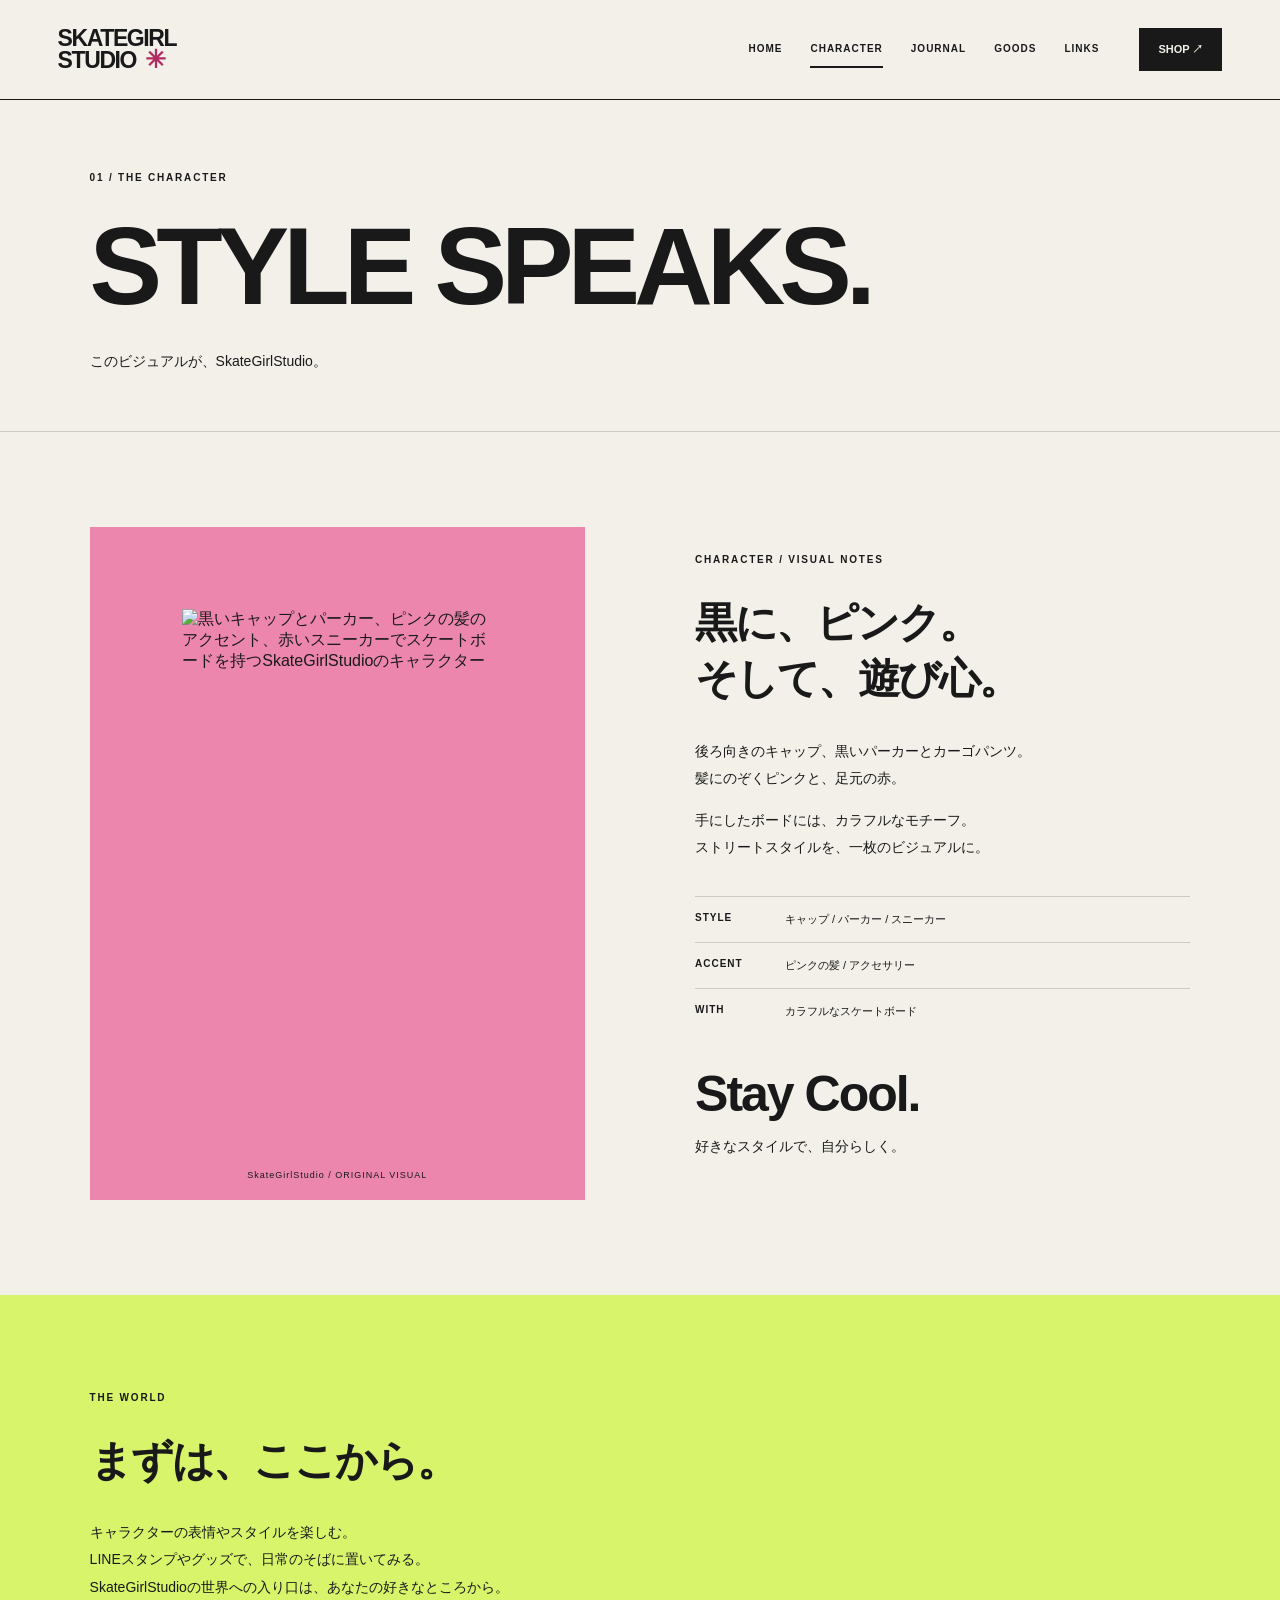
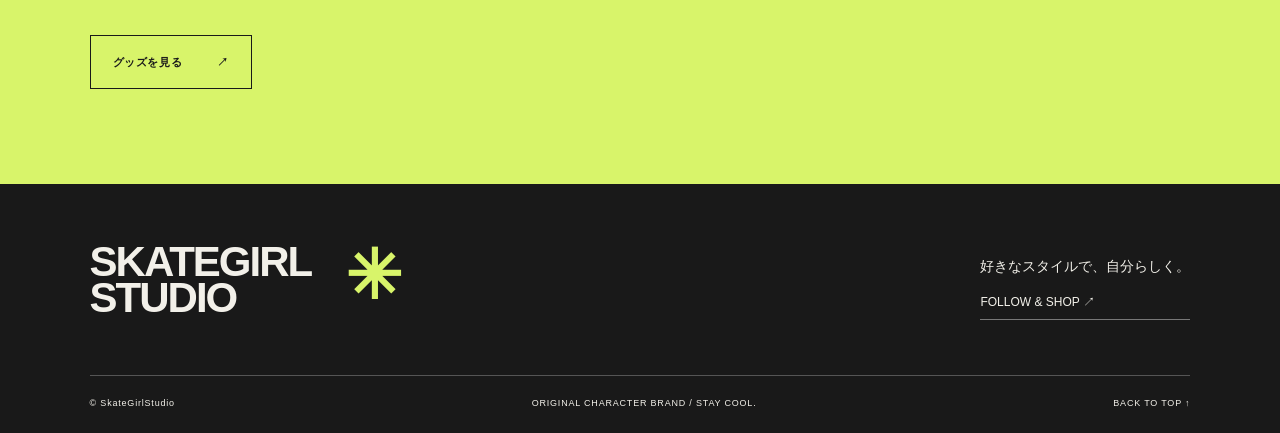
==== character.html @ 531f52c6 "Publish SkateGirlStudio website" ====
<!doctype html><html lang="ja"><head><meta charset="utf-8"><meta name="viewport" content="width=device-width,initial-scale=1"><title>CHARACTER｜SkateGirlStudioのキャラクター</title><meta name="description" content="SkateGirlStudioのキャラクタービジュアルをご紹介。黒いストリートスタイルに、ピンクのアクセントとスケートボード。"><meta name="robots" content="index,follow"><meta name="theme-color" content="#f2f0e9"><meta property="og:title" content="CHARACTER｜SkateGirlStudioのキャラクター"><meta property="og:description" content="SkateGirlStudioのキャラクタービジュアルをご紹介。黒いストリートスタイルに、ピンクのアクセントとスケートボード。"><meta property="og:type" content="website"><meta property="og:locale" content="ja_JP"><meta property="og:site_name" content="SkateGirlStudio"><link rel="icon" href="assets/favicon.svg" type="image/svg+xml"><link rel="stylesheet" href="style.css"><script type="application/ld+json">{"@context": "https://schema.org", "@graph": [{"@type": "Organization", "@id": "https://skategirlstudio.github.io/#organization", "name": "SkateGirlStudio", "url": "https://skategirlstudio.github.io/", "slogan": "Stay Cool", "sameAs": ["https://suzuri.jp/airi_miura", "https://www.threads.com/@skategirl.studio"]}, {"@type": "WebSite", "@id": "https://skategirlstudio.github.io/#website", "url": "https://skategirlstudio.github.io/", "name": "SkateGirlStudio", "inLanguage": "ja", "publisher": {"@id": "https://skategirlstudio.github.io/#organization"}}, {"@type": "WebPage", "@id": "https://skategirlstudio.github.io/character.html#webpage", "url": "https://skategirlstudio.github.io/character.html", "name": "CHARACTER｜SkateGirlStudioのキャラクター", "description": "SkateGirlStudioのキャラクタービジュアルをご紹介。黒いストリートスタイルに、ピンクのアクセントとスケートボード。", "inLanguage": "ja", "isPartOf": {"@id": "https://skategirlstudio.github.io/#website"}, "primaryImageOfPage": {"@type": "ImageObject", "url": "https://skategirlstudio.github.io/assets/character.png", "width": 400, "height": 610}}]}</script><script src="site.js" defer></script><link rel="canonical" href="https://skategirlstudio.github.io/character.html"><meta property="og:url" content="https://skategirlstudio.github.io/character.html"><meta property="og:image" content="https://skategirlstudio.github.io/assets/character.png"><meta property="og:image:alt" content="黒いキャップとパーカー、ピンクの髪のアクセント、赤いスニーカーでスケートボードを持つSkateGirlStudioのキャラクター"><meta property="og:image:width" content="400"><meta property="og:image:height" content="610"><meta property="og:image:type" content="image/png"><meta name="twitter:card" content="summary"><meta name="twitter:title" content="CHARACTER｜SkateGirlStudioのキャラクター"><meta name="twitter:description" content="SkateGirlStudioのキャラクタービジュアルをご紹介。黒いストリートスタイルに、ピンクのアクセントとスケートボード。"><meta name="twitter:image" content="https://skategirlstudio.github.io/assets/character.png"><meta name="twitter:image:alt" content="黒いキャップとパーカー、ピンクの髪のアクセント、赤いスニーカーでスケートボードを持つSkateGirlStudioのキャラクター"></head><body id="top"><a class="skip" href="#main">本文へ移動</a><header><a class="brand" href="index.html" aria-label="SkateGirlStudio ホーム">SKATEGIRL<span>STUDIO<span class="brand-star">✳</span></span></a><nav aria-label="メインナビゲーション"><a href="index.html">HOME</a><a href="character.html" aria-current="page">CHARACTER</a><a href="journal.html">JOURNAL</a><a href="goods.html">GOODS</a><a href="links.html">LINKS</a></nav><button class="menu-button" aria-label="メニューを開く" aria-expanded="false" aria-controls="mobile-nav">MENU <span>＋</span></button><a class="header-shop" href="goods.html">SHOP ↗</a></header><nav id="mobile-nav" aria-label="モバイルナビゲーション" hidden><a href="index.html">HOME</a><a href="character.html" aria-current="page">CHARACTER</a><a href="journal.html">JOURNAL</a><a href="goods.html">GOODS</a><a href="links.html">LINKS</a></nav><main id="main"><section class="page-top"><p class="eyebrow">01 / THE CHARACTER</p><h1>STYLE SPEAKS.</h1><p>このビジュアルが、SkateGirlStudio。</p></section><section class="character-layout section"><div class="character-board"><img class="" src="assets/character.png" width="400" height="610" alt="黒いキャップとパーカー、ピンクの髪のアクセント、赤いスニーカーでスケートボードを持つSkateGirlStudioのキャラクター" fetchpriority="high" decoding="async"><span class="board-caption">SkateGirlStudio / ORIGINAL VISUAL</span></div><div class="character-text"><p class="eyebrow">CHARACTER / VISUAL NOTES</p><h2>黒に、ピンク。<br>そして、遊び心。</h2><p>後ろ向きのキャップ、黒いパーカーとカーゴパンツ。<br>髪にのぞくピンクと、足元の赤。</p><p>手にしたボードには、カラフルなモチーフ。<br>ストリートスタイルを、一枚のビジュアルに。</p><dl><div><dt>STYLE</dt><dd>キャップ / パーカー / スニーカー</dd></div><div><dt>ACCENT</dt><dd>ピンクの髪 / アクセサリー</dd></div><div><dt>WITH</dt><dd>カラフルなスケートボード</dd></div></dl><p class="manifesto">Stay Cool.</p><p>好きなスタイルで、自分らしく。</p></div></section><section class="section black-section"><p class="eyebrow">THE WORLD</p><h2>まずは、ここから。</h2><p>キャラクターの表情やスタイルを楽しむ。<br>LINEスタンプやグッズで、日常のそばに置いてみる。<br>SkateGirlStudioの世界への入り口は、あなたの好きなところから。</p><a class="button" href="goods.html">グッズを見る <span>↗</span></a></section></main><footer><div class="footer-top"><a class="footer-brand" href="index.html">SKATEGIRL<br>STUDIO<span>✳</span></a><div><p>好きなスタイルで、自分らしく。</p><a href="links.html">FOLLOW & SHOP ↗</a></div></div><div class="footer-bottom"><span>© SkateGirlStudio</span><span>ORIGINAL CHARACTER BRAND / STAY COOL.</span><a href="#top">BACK TO TOP ↑</a></div></footer></body></html>
---- style.css ----
@charset "UTF-8";:root{--paper:#f2f0e9;--ink:#191919;--pink:#ed86ad;--lime:#d8f46a;--line:#cccac3}*{box-sizing:border-box}html{scroll-behavior:smooth;scroll-padding-top:100px}body{margin:0;background:var(--paper);color:var(--ink);font-family:Arial,"Helvetica Neue","Noto Sans JP",Meiryo,sans-serif;-webkit-font-smoothing:antialiased}a{color:inherit;text-decoration:none}button{font:inherit}a:focus-visible,button:focus-visible{outline:3px solid #ae2864;outline-offset:5px}img{max-width:100%;height:auto}p{line-height:1.95;font-size:14px}header{height:100px;padding:0 4.5%;display:flex;align-items:center;gap:40px;border-bottom:1px solid var(--ink)}.brand{font-size:23px;line-height:.86;font-weight:900;letter-spacing:-1.4px}.brand>span{display:block}.brand-star{font-size:25px;color:#b22c62;margin-left:9px}header nav{display:flex;gap:28px;margin-left:auto}header nav a{font-size:10px;font-weight:700;letter-spacing:1px;padding:12px 0;border-bottom:2px solid transparent}header nav a[aria-current]{border-color:var(--ink)}.header-shop{background:var(--ink);color:var(--paper);padding:14px 19px;font-size:11px;font-weight:700}.menu-button{display:none}.eyebrow{font-size:10px;font-weight:700;letter-spacing:1.8px;line-height:1.5;margin:0 0 28px}.hero{position:relative;min-height:700px;display:grid;grid-template-columns:1fr 1fr;padding:64px 7% 70px;overflow:hidden}.hero-copy{position:relative;z-index:2}.hero h1{font-size:clamp(86px,10vw,156px);font-weight:900;letter-spacing:-10px;line-height:.85;margin:45px 0 26px;position:relative}.hero h1>span{color:transparent;-webkit-text-stroke:2px var(--ink)}.hero h1 i{font-size:70px;position:absolute;color:var(--pink);font-style:normal;left:355px;top:-17px}.hero-jp{font-weight:700;font-size:19px;margin:28px 0 8px}.small{font-size:12px;line-height:1.9}.button{display:inline-flex;align-items:center;justify-content:space-between;gap:35px;min-height:54px;padding:16px 22px;border:1px solid var(--ink);font-size:11px;font-weight:700;letter-spacing:.6px;transition:background .2s,transform .2s}.button:hover{background:var(--lime);color:var(--ink);transform:translateY(-2px)}.dark{background:var(--ink);color:var(--paper)}.hero .button{margin-top:20px}.hero-art{position:relative;display:flex;align-items:center;justify-content:center;min-width:0}.circle{width:430px;height:430px;border-radius:50%;background:var(--pink);position:absolute;top:55px}.main-character{position:relative;width:325px;z-index:1;transform:rotate(4deg);filter:drop-shadow(9px 13px 0 #19191914)}.art-label{position:absolute;top:-12px;right:0;font-size:9px;letter-spacing:1.5px}.art-star{position:absolute;top:48px;right:-7px;font-size:100px;line-height:1;color:var(--ink);z-index:2}.art-note{position:absolute;left:-35px;top:270px;writing-mode:vertical-rl;font-size:9px;letter-spacing:3px}.tag{background:var(--lime);padding:14px 22px;font-size:24px;font-weight:700;position:absolute;bottom:35px;right:-5px;z-index:2;transform:rotate(-9deg);border:1px solid var(--ink);box-shadow:4px 4px 0 var(--ink)}.hero-bottom{position:absolute;bottom:22px;left:7%;right:7%;display:flex;justify-content:space-between;font-size:9px;font-weight:700;letter-spacing:1.7px}.ticker{white-space:nowrap;overflow:hidden;background:var(--ink);color:var(--paper);padding:18px 0;font-size:25px;font-weight:900;letter-spacing:-.5px;word-spacing:15px}.ticker span{color:var(--lime)}.section{padding:95px 7%}.intro{display:grid;grid-template-columns:1fr 1.4fr;border-bottom:1px solid var(--line)}h2{font-size:42px;letter-spacing:-2px;line-height:1.35;margin:0 0 30px}.intro p{margin-bottom:24px}.text-link{font-size:12px;font-weight:700;border-bottom:1px solid var(--ink);display:inline-flex;gap:70px;padding:14px 0}.section-head{display:flex;justify-content:space-between;align-items:end;margin-bottom:35px}.section-head h2{font-size:52px;font-weight:900;line-height:1;letter-spacing:-2px;margin:0}.feature-grid{display:grid;grid-template-columns:1fr 1fr;gap:24px}.feature{padding:35px;min-height:320px;display:flex;flex-direction:column;border:1px solid var(--ink);transition:transform .2s}.feature:hover{transform:translateY(-5px)}.feature strong{font-size:46px;line-height:1;letter-spacing:-2px;margin:18px 0 40px}.feature>span:last-child{margin-top:auto;font-size:12px}.feature b{float:right;font-size:25px}.journal-tile{background:var(--pink)}.goods-tile{background:var(--lime)}footer{background:var(--ink);color:var(--paper);padding:55px 7% 25px}.footer-top{display:flex;justify-content:space-between;align-items:center;padding-bottom:55px}.footer-brand{font-size:42px;font-weight:900;line-height:.85;letter-spacing:-2px;position:relative}.footer-brand span{color:var(--lime);position:absolute;font-size:68px;left:255px;top:3px}.footer-top>div a{font-size:12px;border-bottom:1px solid #777;padding-bottom:8px;display:block}.footer-bottom{border-top:1px solid #555;padding-top:22px;display:flex;justify-content:space-between;gap:20px;font-size:9px;letter-spacing:.8px}.page-top{padding:70px 7% 55px;border-bottom:1px solid var(--line)}.page-top h1{font-size:clamp(60px,8.5vw,115px);font-weight:900;line-height:.95;letter-spacing:-6px;margin:30px 0}.page-top p:last-child{margin-bottom:0}.character-layout{display:grid;grid-template-columns:1fr 1fr;gap:10%}.character-board{background:var(--pink);display:flex;align-items:center;justify-content:center;position:relative;padding:30px 20px 65px}.character-board img{width:310px}.board-caption{position:absolute;bottom:20px;font-size:9px;letter-spacing:1px}.character-text{padding:25px 0}.character-text dl{margin:35px 0}.character-text dl>div{padding:15px 0;border-top:1px solid var(--line);display:grid;grid-template-columns:90px 1fr}.character-text dt{font-size:10px;font-weight:700;letter-spacing:1px}.character-text dd{font-size:11px;margin:0}.manifesto{font-size:50px;letter-spacing:-2px;font-weight:900;margin:30px 0 0;line-height:1}.black-section{background:var(--lime)}.black-section h2{font-size:42px}.black-section .button{margin-top:20px}.journal-spread{display:grid;grid-template-columns:1fr 1fr;gap:10%;align-items:center}.journal-visual{position:relative;background:#dcded6;display:flex;justify-content:center;padding:35px 20px 60px}.journal-visual img{width:270px}.journal-visual>span{position:absolute;bottom:20px;left:25px;font-size:10px;letter-spacing:1.5px}.journal-spread article p{line-height:2.1}.lead{font-weight:700}.article-foot{border-top:1px solid var(--line);margin-top:32px;padding-top:20px;font-size:10px}.shop-list{padding-top:25px}.shop-item{display:grid;grid-template-columns:1fr 1fr;gap:10%;align-items:center;padding:55px 0;border-bottom:1px solid var(--line)}.shop-art{min-height:410px;padding:30px;position:relative;overflow:hidden;display:flex;flex-direction:column}.line-art{background:var(--pink);align-items:center}.line-art>.eyebrow{align-self:start}.line-art img{width:195px;margin-top:12px}.chat-bubble{position:absolute;right:22px;top:90px;background:var(--paper);padding:13px 18px;border-radius:20px;font-size:14px;transform:rotate(7deg);z-index:1}.suzuri-art{background:var(--lime)}.suzuri-art strong{font-size:75px;letter-spacing:-5px;line-height:.87;margin:15px 0 35px}.suzuri-art em{font-style:normal;-webkit-text-stroke:1.5px var(--ink);color:transparent}.shop-copy .button{margin-top:23px}.links-list{padding-top:20px}.link-row{padding:35px 0;border-bottom:1px solid var(--ink);display:flex;justify-content:space-between;align-items:center;transition:padding .2s}.link-row:hover{padding-left:15px}.link-row small,.link-row strong,.link-row em{display:block}.link-row small{font-size:10px;letter-spacing:1.5px}.link-row strong{font-size:56px;letter-spacing:-2px;margin:15px 0}.link-row em{font-size:12px;font-style:normal}.link-row>span:nth-child(2){font-size:50px}.closing{font-weight:900;font-size:clamp(55px,12vw,170px);letter-spacing:-5px;padding:25px 7% 70px}.closing>span{color:#b22c62}.sr{position:absolute;width:1px;height:1px;padding:0;margin:-1px;overflow:hidden;clip:rect(0,0,0,0);white-space:nowrap}.skip{position:fixed;top:-100px;left:20px;z-index:100;background:var(--lime);padding:14px}.skip:focus{top:10px}#mobile-nav[hidden]{display:none}
@media(min-width:1500px){main{max-width:1600px;margin:auto}.hero{min-height:760px}}@media(max-width:1000px){header{gap:22px}header nav{gap:17px}.hero{padding-left:5%;padding-right:5%}.hero h1{letter-spacing:-6px}.hero h1 i{left:270px;font-size:50px}.circle{width:330px;height:330px;top:80px}.main-character{width:290px}.art-star{font-size:70px;right:-15px}.art-note{left:-10px}.hero-art .tag{font-size:20px;right:0}.feature strong{font-size:35px}}
@media(max-width:700px){header{height:78px;padding:0 6%;gap:20px;position:relative;z-index:10;background:var(--paper)}.brand{font-size:19px}header nav,.header-shop{display:none}.menu-button{display:flex;margin-left:auto;align-items:center;gap:13px;background:none;border:0;font-size:10px;font-weight:700;min-height:44px;padding:8px}.menu-button span{font-size:23px}#mobile-nav{background:var(--ink);color:var(--paper);padding:18px 6%;position:absolute;top:78px;left:0;right:0;z-index:9}#mobile-nav a{display:block;padding:16px 0;border-bottom:1px solid #555;font-size:13px;letter-spacing:2px}.hero{padding:35px 6% 65px;grid-template-columns:1fr;min-height:0}.hero-copy>.eyebrow{font-size:9px;margin:0}.hero h1{font-size:105px;letter-spacing:-6px;margin:28px 0 20px;line-height:.85}.hero h1 i{left:280px;top:0;font-size:55px}.hero-jp{font-size:16px;margin:22px 0 8px}.hero .small{font-size:11px}.hero .button{margin-top:12px;min-height:48px}.hero-art{height:455px;margin:35px 0 0}.circle{width:310px;height:310px;top:58px}.main-character{width:266px}.art-label{top:5px;font-size:8px}.art-star{right:1px;top:40px;font-size:64px}.art-note{left:0;top:150px;font-size:8px}.hero-art .tag{bottom:28px;right:3px;font-size:19px;padding:11px 17px}.hero-bottom{left:6%;right:6%;font-size:7px;letter-spacing:.5px;bottom:22px}.ticker{font-size:20px;padding:16px 0}.section{padding:55px 6%}.intro{display:block}.intro>.eyebrow{margin-bottom:30px}h2{font-size:31px;letter-spacing:-1px}.intro p{font-size:13px}.section-head{display:block}.section-head h2{font-size:40px}.section-head>.small{margin-top:25px}.feature-grid{grid-template-columns:1fr;gap:18px}.feature{min-height:285px;padding:28px}.feature strong{font-size:40px}.footer-top{display:block;padding-bottom:35px}.footer-brand{font-size:35px;display:inline-block}.footer-brand span{left:210px;font-size:55px}.footer-top>div{margin-top:35px}.footer-top p{font-size:12px}.footer-top>div a{width:max-content}.footer-bottom{flex-wrap:wrap;font-size:8px;gap:20px}.footer-bottom>span:nth-child(2){display:none}footer{padding:45px 6% 25px}.page-top{padding:45px 6% 35px}.page-top h1{font-size:57px;letter-spacing:-3.5px;margin:28px 0}.page-top p:last-child{font-size:12px}.character-layout,.journal-spread{grid-template-columns:1fr;gap:35px}.character-board img{width:265px}.character-text{padding:5px 0}.character-text p{font-size:13px}.character-text dd{font-size:10px}.black-section h2{font-size:32px}.black-section p{font-size:13px}.journal-spread article{padding-top:5px}.journal-visual img{width:240px}.shop-list{padding-top:0}.shop-item{grid-template-columns:1fr;gap:35px;padding:40px 0}.shop-art{min-height:380px}.shop-copy h2{font-size:32px}.shop-copy p{font-size:12px}.shop-copy .button{width:100%}.suzuri-art strong{font-size:75px}.links-list{padding-top:15px}.link-row strong{font-size:41px}.link-row>span:nth-child(2){font-size:35px}.closing{font-size:47px;letter-spacing:-2px;padding:0 6% 50px}.eyebrow{font-size:9px}}@media(prefers-reduced-motion:reduce){html{scroll-behavior:auto}*{transition:none!important}}
/* Final review: readable narrow headings and navigation at tablet widths. */
.product-note{font-size:11px;line-height:1.8;color:#454545}
@media(min-width:701px) and (max-width:900px){header nav,.header-shop{display:none}.menu-button{display:flex;margin-left:auto;align-items:center;gap:13px;background:none;border:0;font-size:11px;font-weight:700;min-height:44px;padding:8px}.menu-button span{font-size:23px}#mobile-nav{position:absolute;top:100px;left:0;right:0;z-index:20;padding:18px 6%;background:var(--ink);color:var(--paper)}#mobile-nav a{display:block;padding:16px 0;border-bottom:1px solid #555;font-size:13px;letter-spacing:2px}}
@media(min-width:901px){#mobile-nav{display:none}}
@media(max-width:700px){.page-top h1{font-size:clamp(36px,10vw,57px);letter-spacing:-2px;overflow-wrap:anywhere}.hero h1 i{left:auto;right:0;font-size:48px}.eyebrow,.hero-copy>.eyebrow{font-size:10px}.hero-bottom{font-size:9px;letter-spacing:0;gap:14px}.hero-bottom span{max-width:48%}.hero-bottom a{text-align:right;max-width:48%}.art-label,.art-note,.board-caption,.journal-visual>span{font-size:10px}.footer-bottom{align-items:center}.footer-bottom>a{display:inline-flex;align-items:center;min-height:44px}.product-note{font-size:12px}}
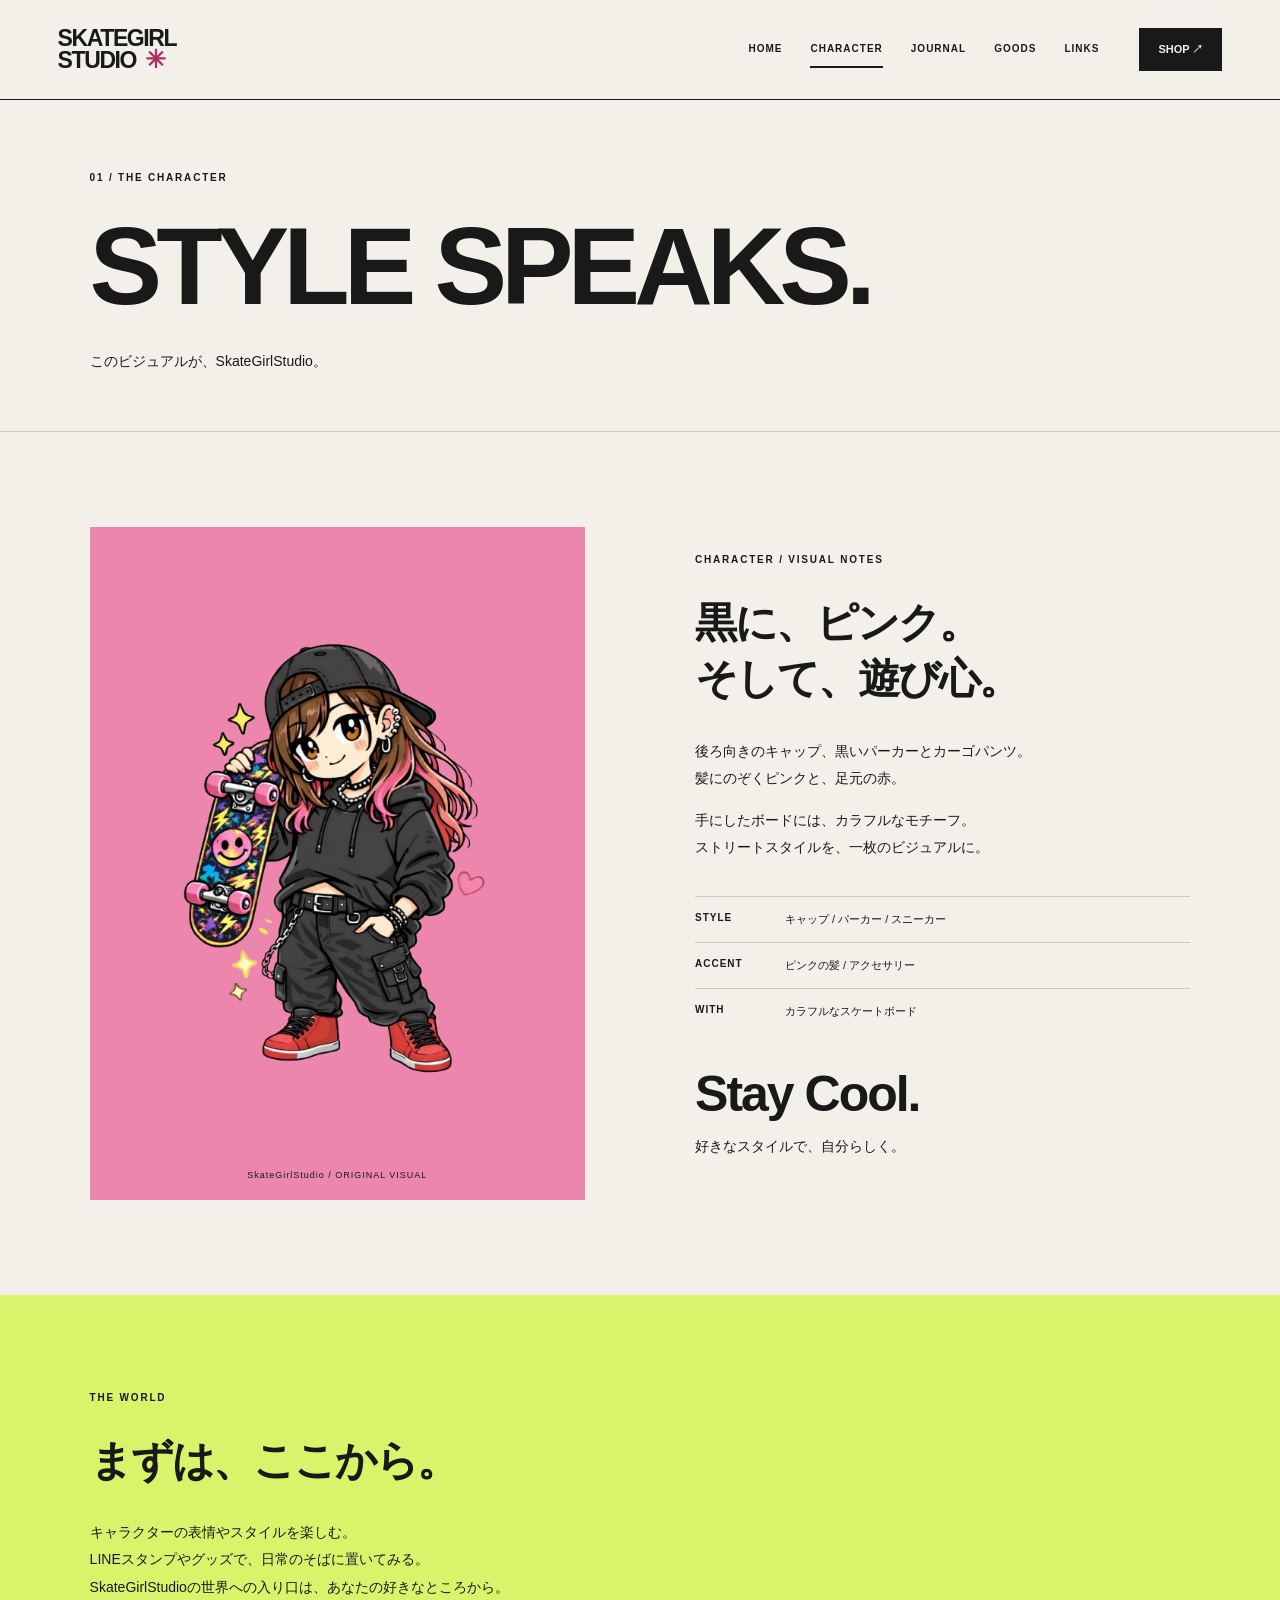
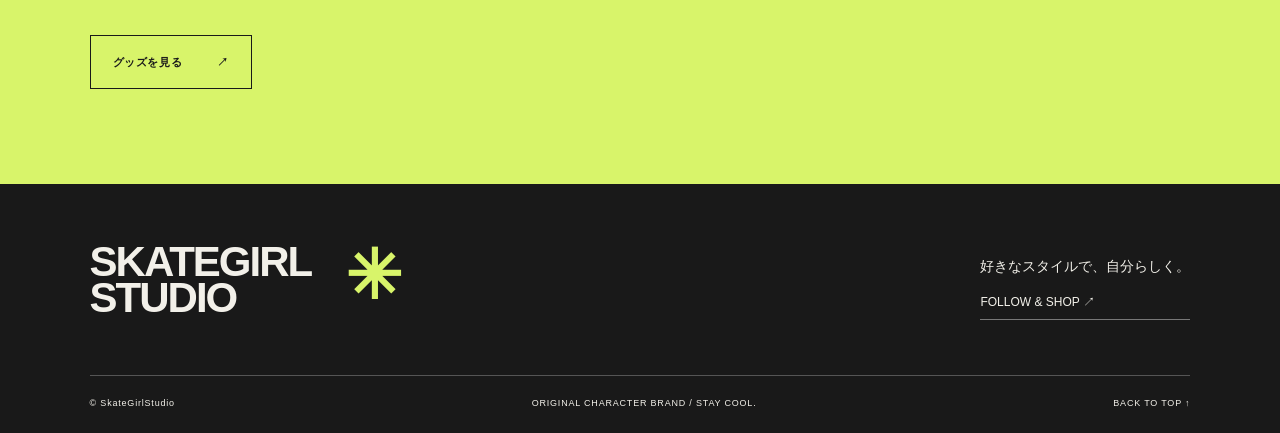
==== commit 4bedb237: "Use approved character face favicon across all pages" ====
--- a/character.html
+++ b/character.html
@@ -1 +1 @@
-<!doctype html><html lang="ja"><head><meta charset="utf-8"><meta name="viewport" content="width=device-width,initial-scale=1"><title>CHARACTER｜SkateGirlStudioのキャラクター</title><meta name="description" content="SkateGirlStudioのキャラクタービジュアルをご紹介。黒いストリートスタイルに、ピンクのアクセントとスケートボード。"><meta name="robots" content="index,follow"><meta name="theme-color" content="#f2f0e9"><meta property="og:title" content="CHARACTER｜SkateGirlStudioのキャラクター"><meta property="og:description" content="SkateGirlStudioのキャラクタービジュアルをご紹介。黒いストリートスタイルに、ピンクのアクセントとスケートボード。"><meta property="og:type" content="website"><meta property="og:locale" content="ja_JP"><meta property="og:site_name" content="SkateGirlStudio"><link rel="icon" href="assets/favicon.svg" type="image/svg+xml"><link rel="stylesheet" href="style.css"><script type="application/ld+json">{"@context": "https://schema.org", "@graph": [{"@type": "Organization", "@id": "https://skategirlstudio.github.io/#organization", "name": "SkateGirlStudio", "url": "https://skategirlstudio.github.io/", "slogan": "Stay Cool", "sameAs": ["https://suzuri.jp/airi_miura", "https://www.threads.com/@skategirl.studio"]}, {"@type": "WebSite", "@id": "https://skategirlstudio.github.io/#website", "url": "https://skategirlstudio.github.io/", "name": "SkateGirlStudio", "inLanguage": "ja", "publisher": {"@id": "https://skategirlstudio.github.io/#organization"}}, {"@type": "WebPage", "@id": "https://skategirlstudio.github.io/character.html#webpage", "url": "https://skategirlstudio.github.io/character.html", "name": "CHARACTER｜SkateGirlStudioのキャラクター", "description": "SkateGirlStudioのキャラクタービジュアルをご紹介。黒いストリートスタイルに、ピンクのアクセントとスケートボード。", "inLanguage": "ja", "isPartOf": {"@id": "https://skategirlstudio.github.io/#website"}, "primaryImageOfPage": {"@type": "ImageObject", "url": "https://skategirlstudio.github.io/assets/character.png", "width": 400, "height": 610}}]}</script><script src="site.js" defer></script><link rel="canonical" href="https://skategirlstudio.github.io/character.html"><meta property="og:url" content="https://skategirlstudio.github.io/character.html"><meta property="og:image" content="https://skategirlstudio.github.io/assets/character.png"><meta property="og:image:alt" content="黒いキャップとパーカー、ピンクの髪のアクセント、赤いスニーカーでスケートボードを持つSkateGirlStudioのキャラクター"><meta property="og:image:width" content="400"><meta property="og:image:height" content="610"><meta property="og:image:type" content="image/png"><meta name="twitter:card" content="summary"><meta name="twitter:title" content="CHARACTER｜SkateGirlStudioのキャラクター"><meta name="twitter:description" content="SkateGirlStudioのキャラクタービジュアルをご紹介。黒いストリートスタイルに、ピンクのアクセントとスケートボード。"><meta name="twitter:image" content="https://skategirlstudio.github.io/assets/character.png"><meta name="twitter:image:alt" content="黒いキャップとパーカー、ピンクの髪のアクセント、赤いスニーカーでスケートボードを持つSkateGirlStudioのキャラクター"></head><body id="top"><a class="skip" href="#main">本文へ移動</a><header><a class="brand" href="index.html" aria-label="SkateGirlStudio ホーム">SKATEGIRL<span>STUDIO<span class="brand-star">✳</span></span></a><nav aria-label="メインナビゲーション"><a href="index.html">HOME</a><a href="character.html" aria-current="page">CHARACTER</a><a href="journal.html">JOURNAL</a><a href="goods.html">GOODS</a><a href="links.html">LINKS</a></nav><button class="menu-button" aria-label="メニューを開く" aria-expanded="false" aria-controls="mobile-nav">MENU <span>＋</span></button><a class="header-shop" href="goods.html">SHOP ↗</a></header><nav id="mobile-nav" aria-label="モバイルナビゲーション" hidden><a href="index.html">HOME</a><a href="character.html" aria-current="page">CHARACTER</a><a href="journal.html">JOURNAL</a><a href="goods.html">GOODS</a><a href="links.html">LINKS</a></nav><main id="main"><section class="page-top"><p class="eyebrow">01 / THE CHARACTER</p><h1>STYLE SPEAKS.</h1><p>このビジュアルが、SkateGirlStudio。</p></section><section class="character-layout section"><div class="character-board"><img class="" src="assets/character.png" width="400" height="610" alt="黒いキャップとパーカー、ピンクの髪のアクセント、赤いスニーカーでスケートボードを持つSkateGirlStudioのキャラクター" fetchpriority="high" decoding="async"><span class="board-caption">SkateGirlStudio / ORIGINAL VISUAL</span></div><div class="character-text"><p class="eyebrow">CHARACTER / VISUAL NOTES</p><h2>黒に、ピンク。<br>そして、遊び心。</h2><p>後ろ向きのキャップ、黒いパーカーとカーゴパンツ。<br>髪にのぞくピンクと、足元の赤。</p><p>手にしたボードには、カラフルなモチーフ。<br>ストリートスタイルを、一枚のビジュアルに。</p><dl><div><dt>STYLE</dt><dd>キャップ / パーカー / スニーカー</dd></div><div><dt>ACCENT</dt><dd>ピンクの髪 / アクセサリー</dd></div><div><dt>WITH</dt><dd>カラフルなスケートボード</dd></div></dl><p class="manifesto">Stay Cool.</p><p>好きなスタイルで、自分らしく。</p></div></section><section class="section black-section"><p class="eyebrow">THE WORLD</p><h2>まずは、ここから。</h2><p>キャラクターの表情やスタイルを楽しむ。<br>LINEスタンプやグッズで、日常のそばに置いてみる。<br>SkateGirlStudioの世界への入り口は、あなたの好きなところから。</p><a class="button" href="goods.html">グッズを見る <span>↗</span></a></section></main><footer><div class="footer-top"><a class="footer-brand" href="index.html">SKATEGIRL<br>STUDIO<span>✳</span></a><div><p>好きなスタイルで、自分らしく。</p><a href="links.html">FOLLOW & SHOP ↗</a></div></div><div class="footer-bottom"><span>© SkateGirlStudio</span><span>ORIGINAL CHARACTER BRAND / STAY COOL.</span><a href="#top">BACK TO TOP ↑</a></div></footer></body></html>+<!doctype html><html lang="ja"><head><meta charset="utf-8"><meta name="viewport" content="width=device-width,initial-scale=1"><title>CHARACTER｜SkateGirlStudioのキャラクター</title><meta name="description" content="SkateGirlStudioのキャラクタービジュアルをご紹介。黒いストリートスタイルに、ピンクのアクセントとスケートボード。"><meta name="robots" content="index,follow"><meta name="theme-color" content="#f2f0e9"><meta property="og:title" content="CHARACTER｜SkateGirlStudioのキャラクター"><meta property="og:description" content="SkateGirlStudioのキャラクタービジュアルをご紹介。黒いストリートスタイルに、ピンクのアクセントとスケートボード。"><meta property="og:type" content="website"><meta property="og:locale" content="ja_JP"><meta property="og:site_name" content="SkateGirlStudio"><link rel="icon" href="/favicon.ico?v=2" sizes="any"><link rel="icon" type="image/png" sizes="32x32" href="/favicon-32x32.png?v=2"><link rel="apple-touch-icon" sizes="180x180" href="/apple-touch-icon.png?v=2"><link rel="stylesheet" href="style.css"><script type="application/ld+json">{"@context": "https://schema.org", "@graph": [{"@type": "Organization", "@id": "https://skategirlstudio.github.io/#organization", "name": "SkateGirlStudio", "url": "https://skategirlstudio.github.io/", "slogan": "Stay Cool", "sameAs": ["https://suzuri.jp/airi_miura", "https://www.threads.com/@skategirl.studio"]}, {"@type": "WebSite", "@id": "https://skategirlstudio.github.io/#website", "url": "https://skategirlstudio.github.io/", "name": "SkateGirlStudio", "inLanguage": "ja", "publisher": {"@id": "https://skategirlstudio.github.io/#organization"}}, {"@type": "WebPage", "@id": "https://skategirlstudio.github.io/character.html#webpage", "url": "https://skategirlstudio.github.io/character.html", "name": "CHARACTER｜SkateGirlStudioのキャラクター", "description": "SkateGirlStudioのキャラクタービジュアルをご紹介。黒いストリートスタイルに、ピンクのアクセントとスケートボード。", "inLanguage": "ja", "isPartOf": {"@id": "https://skategirlstudio.github.io/#website"}, "primaryImageOfPage": {"@type": "ImageObject", "url": "https://skategirlstudio.github.io/assets/character.png", "width": 400, "height": 610}}]}</script><script src="site.js" defer></script><link rel="canonical" href="https://skategirlstudio.github.io/character.html"><meta property="og:url" content="https://skategirlstudio.github.io/character.html"><meta property="og:image" content="https://skategirlstudio.github.io/assets/character.png"><meta property="og:image:alt" content="黒いキャップとパーカー、ピンクの髪のアクセント、赤いスニーカーでスケートボードを持つSkateGirlStudioのキャラクター"><meta property="og:image:width" content="400"><meta property="og:image:height" content="610"><meta property="og:image:type" content="image/png"><meta name="twitter:card" content="summary"><meta name="twitter:title" content="CHARACTER｜SkateGirlStudioのキャラクター"><meta name="twitter:description" content="SkateGirlStudioのキャラクタービジュアルをご紹介。黒いストリートスタイルに、ピンクのアクセントとスケートボード。"><meta name="twitter:image" content="https://skategirlstudio.github.io/assets/character.png"><meta name="twitter:image:alt" content="黒いキャップとパーカー、ピンクの髪のアクセント、赤いスニーカーでスケートボードを持つSkateGirlStudioのキャラクター"></head><body id="top"><a class="skip" href="#main">本文へ移動</a><header><a class="brand" href="index.html" aria-label="SkateGirlStudio ホーム">SKATEGIRL<span>STUDIO<span class="brand-star">✳</span></span></a><nav aria-label="メインナビゲーション"><a href="index.html">HOME</a><a href="character.html" aria-current="page">CHARACTER</a><a href="journal.html">JOURNAL</a><a href="goods.html">GOODS</a><a href="links.html">LINKS</a></nav><button class="menu-button" aria-label="メニューを開く" aria-expanded="false" aria-controls="mobile-nav">MENU <span>＋</span></button><a class="header-shop" href="goods.html">SHOP ↗</a></header><nav id="mobile-nav" aria-label="モバイルナビゲーション" hidden><a href="index.html">HOME</a><a href="character.html" aria-current="page">CHARACTER</a><a href="journal.html">JOURNAL</a><a href="goods.html">GOODS</a><a href="links.html">LINKS</a></nav><main id="main"><section class="page-top"><p class="eyebrow">01 / THE CHARACTER</p><h1>STYLE SPEAKS.</h1><p>このビジュアルが、SkateGirlStudio。</p></section><section class="character-layout section"><div class="character-board"><img class="" src="assets/character.png" width="400" height="610" alt="黒いキャップとパーカー、ピンクの髪のアクセント、赤いスニーカーでスケートボードを持つSkateGirlStudioのキャラクター" fetchpriority="high" decoding="async"><span class="board-caption">SkateGirlStudio / ORIGINAL VISUAL</span></div><div class="character-text"><p class="eyebrow">CHARACTER / VISUAL NOTES</p><h2>黒に、ピンク。<br>そして、遊び心。</h2><p>後ろ向きのキャップ、黒いパーカーとカーゴパンツ。<br>髪にのぞくピンクと、足元の赤。</p><p>手にしたボードには、カラフルなモチーフ。<br>ストリートスタイルを、一枚のビジュアルに。</p><dl><div><dt>STYLE</dt><dd>キャップ / パーカー / スニーカー</dd></div><div><dt>ACCENT</dt><dd>ピンクの髪 / アクセサリー</dd></div><div><dt>WITH</dt><dd>カラフルなスケートボード</dd></div></dl><p class="manifesto">Stay Cool.</p><p>好きなスタイルで、自分らしく。</p></div></section><section class="section black-section"><p class="eyebrow">THE WORLD</p><h2>まずは、ここから。</h2><p>キャラクターの表情やスタイルを楽しむ。<br>LINEスタンプやグッズで、日常のそばに置いてみる。<br>SkateGirlStudioの世界への入り口は、あなたの好きなところから。</p><a class="button" href="goods.html">グッズを見る <span>↗</span></a></section></main><footer><div class="footer-top"><a class="footer-brand" href="index.html">SKATEGIRL<br>STUDIO<span>✳</span></a><div><p>好きなスタイルで、自分らしく。</p><a href="links.html">FOLLOW & SHOP ↗</a></div></div><div class="footer-bottom"><span>© SkateGirlStudio</span><span>ORIGINAL CHARACTER BRAND / STAY COOL.</span><a href="#top">BACK TO TOP ↑</a></div></footer></body></html>
